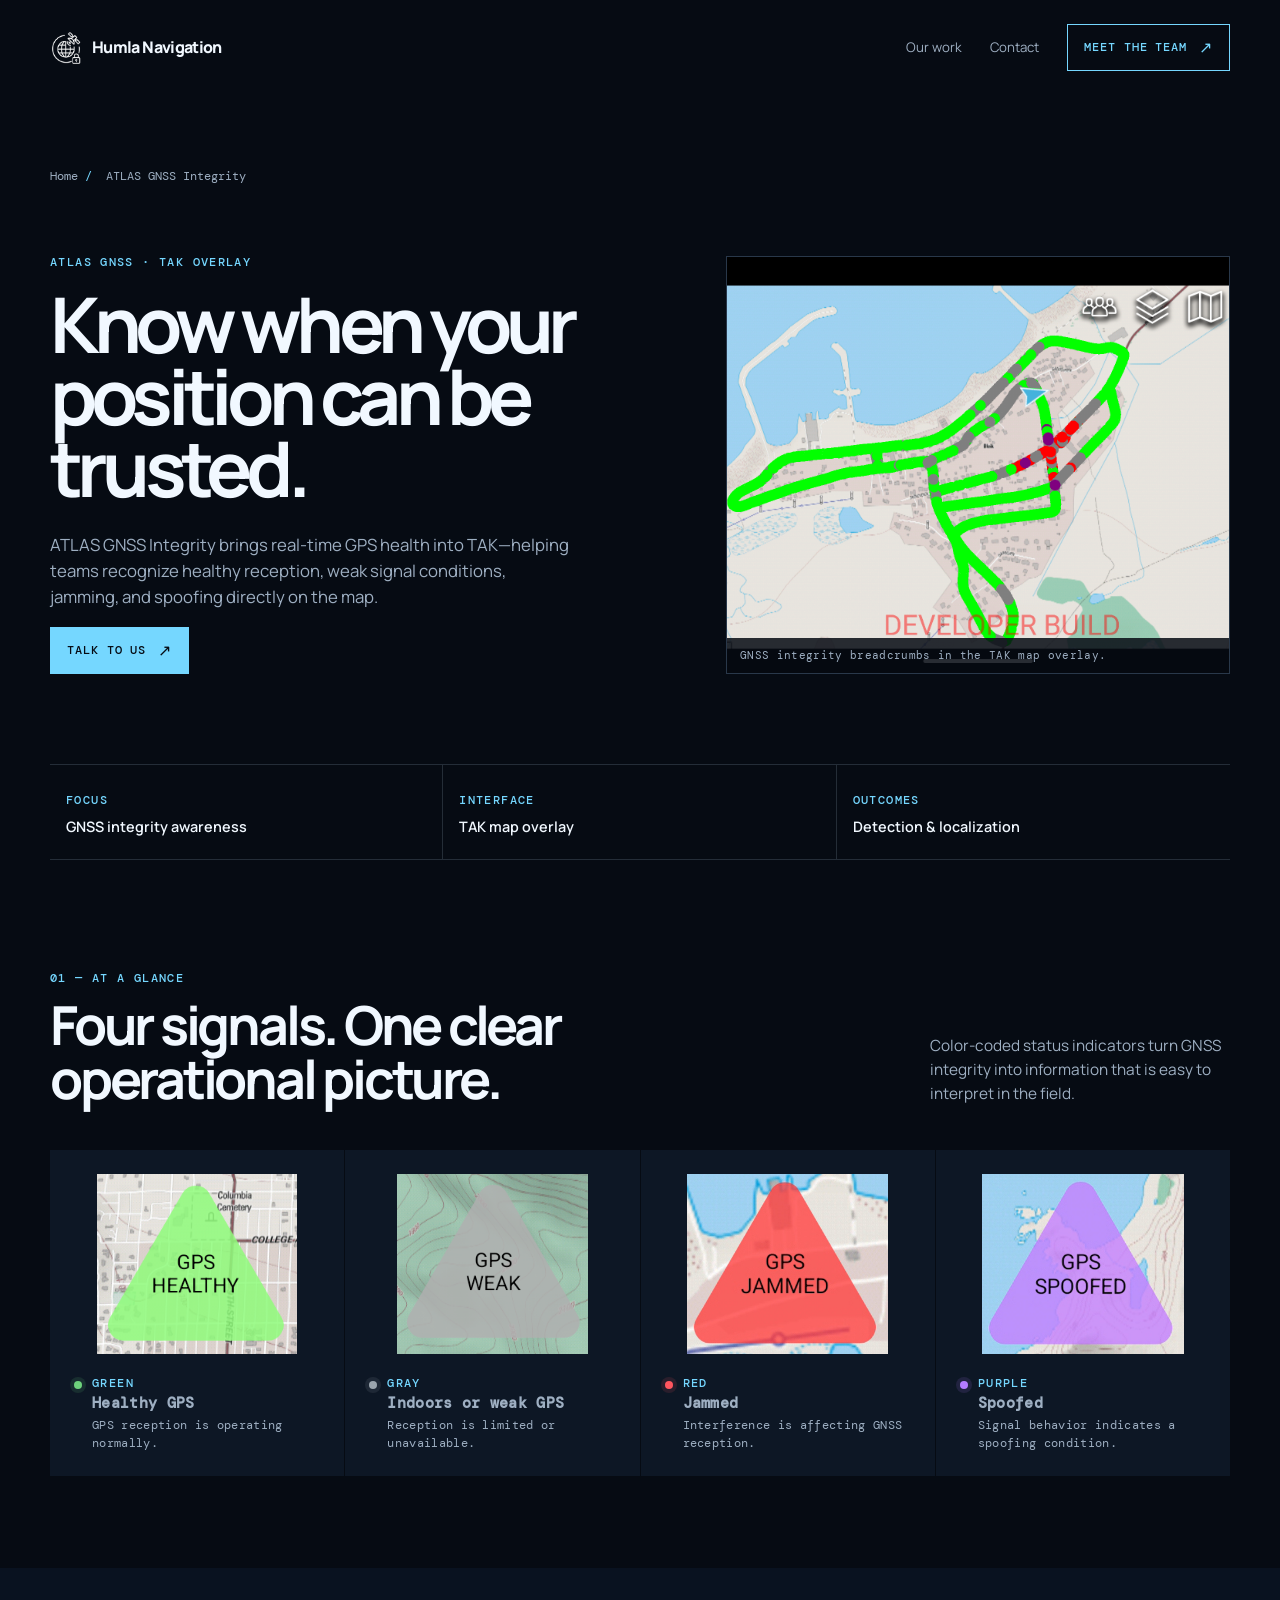
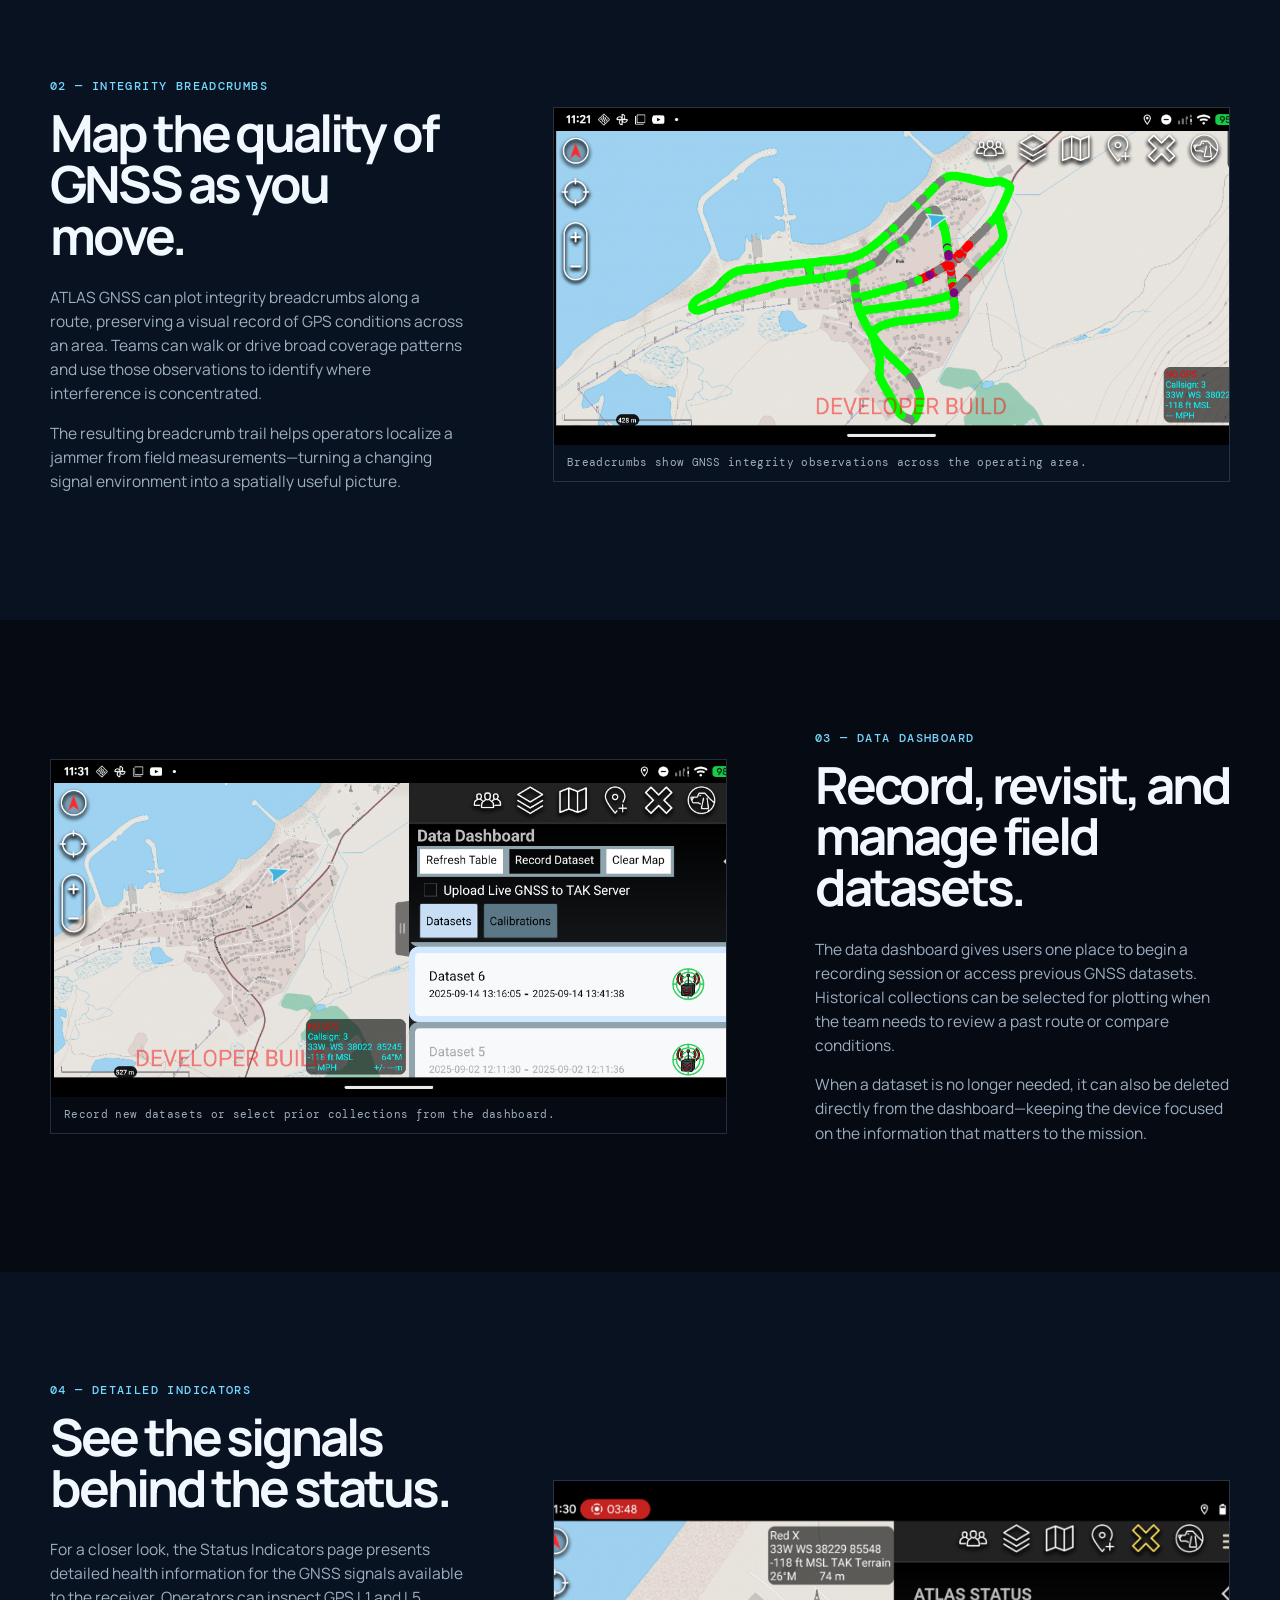
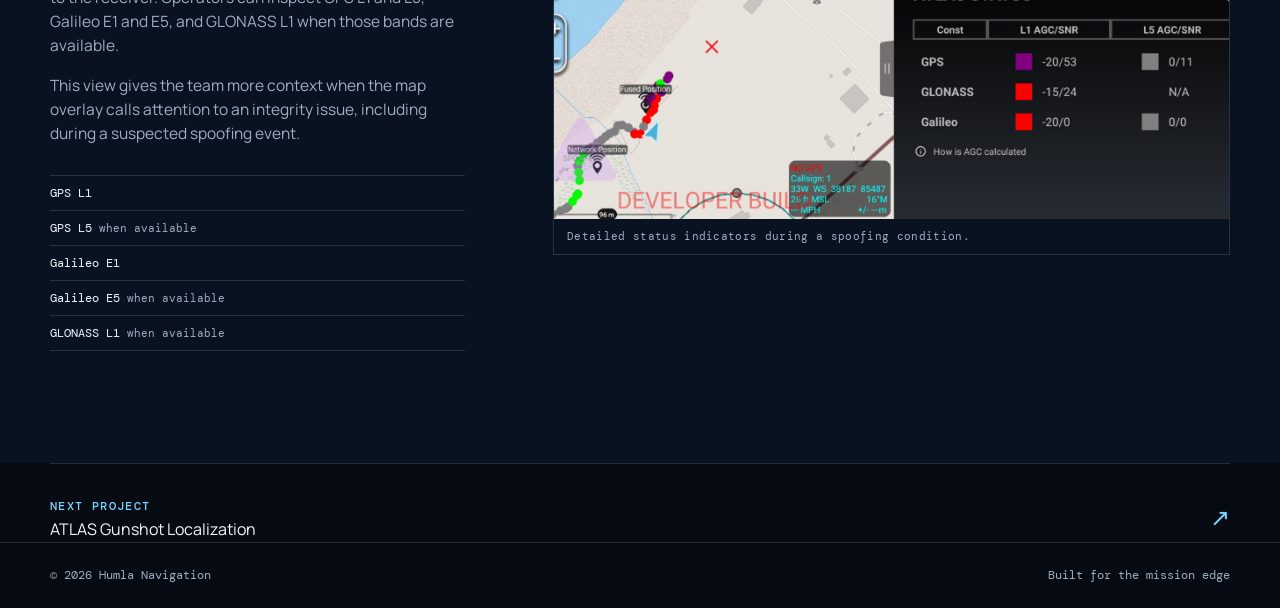
==== ATLAS_GNSS.html @ 6f224236 "New project pages and contact pages." ====
<!doctype html>
<html lang="en">
<head>
  <meta charset="utf-8">
  <meta name="viewport" content="width=device-width, initial-scale=1">
  <meta name="description" content="ATLAS GNSS Integrity for TAK — detect GNSS jamming and spoofing, visualize integrity, and localize interference.">
  <title>ATLAS GNSS Integrity | Humla Navigation</title>
  <link rel="stylesheet" href="style.css">
</head>
<body>
  <header class="site-header wrap">
    <nav class="nav" aria-label="Primary navigation">
      <a class="brand" href="index.html"><img class="brand-logo" src="images/new_atlas_icon.png" alt="" aria-hidden="true"><span>Humla Navigation</span></a>
      <div class="nav-links"><a href="index.html#work">Our work</a><a href="contacts.html">Contact</a><a class="button" href="contacts.html">Meet the team <span class="arrow">↗</span></a></div>
    </nav>
  </header>

  <main>
    <section class="project-hero wrap gnss-hero">
      <div class="breadcrumb"><a href="index.html">Home</a><span>/</span> ATLAS GNSS Integrity</div>
      <div class="project-hero-grid">
        <div>
          <div class="eyebrow">ATLAS GNSS · TAK overlay</div>
          <h1>Know when your position can be trusted.</h1>
          <p class="project-description">ATLAS GNSS Integrity brings real-time GPS health into TAK—helping teams recognize healthy reception, weak signal conditions, jamming, and spoofing directly on the map.</p>
          <a class="button button-dark" href="contacts.html">Talk to us <span class="arrow">↗</span></a>
        </div>
        <figure class="gnss-hero-visual"><img src="images/atlas_gnss/breadcrumbs_localizing_jammer.png" alt="GNSS integrity breadcrumbs displayed on a TAK map"><figcaption>GNSS integrity breadcrumbs in the TAK map overlay.</figcaption></figure>
      </div>
    </section>

    <section class="wrap project-facts">
      <div class="fact"><span class="meta">Focus</span><strong>GNSS integrity awareness</strong></div>
      <div class="fact"><span class="meta">Interface</span><strong>TAK map overlay</strong></div>
      <div class="fact"><span class="meta">Outcomes</span><strong>Detection & localization</strong></div>
    </section>

    <section class="section wrap gnss-overview">
      <div class="section-heading"><div><div class="eyebrow">01 — At a glance</div><h2>Four signals. One clear operational picture.</h2></div><p class="section-intro">Color-coded status indicators turn GNSS integrity into information that is easy to interpret in the field.</p></div>
      <div class="status-grid">
        <figure class="status-card healthy"><img src="images/atlas_gnss/GPS_Overlay_Healthy.png" alt="TAK overlay showing healthy GPS status in green"><figcaption><span class="status-key"></span><div><span class="meta">Green</span><strong>Healthy GPS</strong><p>GPS reception is operating normally.</p></div></figcaption></figure>
        <figure class="status-card weak"><img src="images/atlas_gnss/GPS_Overlay_Weak.png" alt="TAK overlay showing weak GPS status in gray"><figcaption><span class="status-key"></span><div><span class="meta">Gray</span><strong>Indoors or weak GPS</strong><p>Reception is limited or unavailable.</p></div></figcaption></figure>
        <figure class="status-card jammed"><img src="images/atlas_gnss/GPS_Overlay_Jammed.png" alt="TAK overlay showing jammed GPS status in red"><figcaption><span class="status-key"></span><div><span class="meta">Red</span><strong>Jammed</strong><p>Interference is affecting GNSS reception.</p></div></figcaption></figure>
        <figure class="status-card spoofed"><img src="images/atlas_gnss/GPS_Overlay_Spoofed.png" alt="TAK overlay showing spoofed GPS status in purple"><figcaption><span class="status-key"></span><div><span class="meta">Purple</span><strong>Spoofed</strong><p>Signal behavior indicates a spoofing condition.</p></div></figcaption></figure>
      </div>
    </section>

    <section class="section gnss-band">
      <div class="wrap feature-split">
        <div class="feature-copy"><div class="eyebrow">02 — Integrity breadcrumbs</div><h2>Map the quality of GNSS as you move.</h2><p>ATLAS GNSS can plot integrity breadcrumbs along a route, preserving a visual record of GPS conditions across an area. Teams can walk or drive broad coverage patterns and use those observations to identify where interference is concentrated.</p><p>The resulting breadcrumb trail helps operators localize a jammer from field measurements—turning a changing signal environment into a spatially useful picture.</p></div>
        <figure class="feature-image"><img src="images/atlas_gnss/breadcrumbs_localizing_jammer.png" alt="TAK map showing GNSS breadcrumbs used to localize a jammer"><figcaption>Breadcrumbs show GNSS integrity observations across the operating area.</figcaption></figure>
      </div>
    </section>

    <section class="section wrap feature-split dashboard-split">
      <figure class="feature-image"><img src="images/atlas_gnss/data_dashboard_page_where_can_record_or_choose_datasets.png" alt="ATLAS GNSS data dashboard for recording and managing datasets"><figcaption>Record new datasets or select prior collections from the dashboard.</figcaption></figure>
      <div class="feature-copy"><div class="eyebrow">03 — Data dashboard</div><h2>Record, revisit, and manage field datasets.</h2><p>The data dashboard gives users one place to begin a recording session or access previous GNSS datasets. Historical collections can be selected for plotting when the team needs to review a past route or compare conditions.</p><p>When a dataset is no longer needed, it can also be deleted directly from the dashboard—keeping the device focused on the information that matters to the mission.</p></div>
    </section>

    <section class="section gnss-band">
      <div class="wrap feature-split indicators-split">
        <div class="feature-copy"><div class="eyebrow">04 — Detailed indicators</div><h2>See the signals behind the status.</h2><p>For a closer look, the Status Indicators page presents detailed health information for the GNSS signals available to the receiver. Operators can inspect GPS L1 and L5, Galileo E1 and E5, and GLONASS L1 when those bands are available.</p><p>This view gives the team more context when the map overlay calls attention to an integrity issue, including during a suspected spoofing event.</p>
          <ul class="signal-list"><li>GPS L1</li><li>GPS L5 <span>when available</span></li><li>Galileo E1</li><li>Galileo E5 <span>when available</span></li><li>GLONASS L1 <span>when available</span></li></ul>
        </div>
        <figure class="feature-image"><img src="images/atlas_gnss/status_indicators_page_during_spoofing_attack.png" alt="Detailed GNSS status indicators during a spoofing attack"><figcaption>Detailed status indicators during a spoofing condition.</figcaption></figure>
      </div>
    </section>

    <section class="wrap"><a class="next-project" href="ATLAS_GUNSHOT.html"><span><span class="meta">Next project</span><br>ATLAS Gunshot Localization</span><span class="card-arrow">↗</span></a></section>
  </main>
  <footer class="site-footer"><div class="wrap footer-inner"><span>© 2026 Humla Navigation</span><span>Built for the mission edge</span></div></footer>
</body>
</html>
---- style.css ----
@import url('https://fonts.googleapis.com/css2?family=DM+Mono:wght@400;500&family=Manrope:wght@400;500;600;700;800&display=swap');

:root {
  --ink: #f1f8ff;
  --muted: #9eafc2;
  --ground: #060b13;
  --panel: #0d1725;
  --line: rgba(190, 223, 246, .16);
  --acid: #75d7ff;
  --aqua: #b3ecff;
  --max: 1180px;
}

* { box-sizing: border-box; }
html { scroll-behavior: smooth; }
body {
  margin: 0;
  color: var(--ink);
  background: var(--ground);
  font-family: Manrope, Arial, sans-serif;
  line-height: 1.55;
}
a { color: inherit; text-decoration: none; }
.wrap { width: min(calc(100% - 48px), var(--max)); margin: 0 auto; }
.eyebrow, .meta, .project-number, .nav-label {
  color: var(--acid); font: 500 .72rem/1.2 "DM Mono", monospace;
  letter-spacing: .12em; text-transform: uppercase;
}

.site-header { padding: 24px 0; position: relative; z-index: 5; }
.nav { align-items: center; display: flex; justify-content: space-between; }
.brand { display: flex; align-items: center; gap: 10px; font-weight: 800; letter-spacing: -.04em; }
.brand-logo { height: 32px; object-fit: contain; width: 32px; }
.nav-links { align-items: center; color: var(--muted); display: flex; font-size: .83rem; gap: 28px; }
.nav-links a:hover { color: var(--acid); }
.button {
  align-items: center; border: 1px solid var(--acid); color: var(--acid); display: inline-flex;
  font: 500 .72rem "DM Mono", monospace; gap: 12px; letter-spacing: .08em; padding: 12px 16px;
  text-transform: uppercase; transition: background .2s, color .2s;
}
.button:hover { background: var(--acid); color: var(--ground); }
.button-dark { background: var(--acid); color: var(--ground); }
.button-dark:hover { background: transparent; color: var(--acid); }
.arrow { font-size: 1rem; }

.hero { min-height: 690px; overflow: hidden; padding: 105px 0 80px; position: relative; }
.hero::before { background-image: linear-gradient(var(--line) 1px, transparent 1px), linear-gradient(90deg, var(--line) 1px, transparent 1px); background-size: 64px 64px; content: ""; inset: 0 0 0 42%; opacity: .35; position: absolute; }
.hero::after { background: radial-gradient(circle, rgba(117,215,255,.24) 0, rgba(117,215,255,0) 63%); content: ""; height: 620px; position: absolute; right: -190px; top: -105px; width: 620px; }
.hero-content { max-width: 810px; position: relative; z-index: 1; }
.hero h1 { font-size: clamp(3rem, 7.2vw, 6.65rem); letter-spacing: -.075em; line-height: .95; margin: 20px 0 28px; }
.hero h1 em { color: var(--acid); font-style: normal; }
.hero-copy { color: var(--muted); font-size: 1.1rem; max-width: 570px; }
.hero-actions { display: flex; flex-wrap: wrap; gap: 14px; margin-top: 35px; }
.signal-card { border: 1px solid var(--line); bottom: 72px; display: flex; gap: 16px; padding: 15px 17px; position: absolute; right: max(24px, calc((100% - var(--max)) / 2)); width: 230px; z-index: 1; }
.signal-dot { background: var(--acid); border-radius: 50%; box-shadow: 0 0 0 5px rgba(117,215,255,.13); height: 8px; margin-top: 7px; width: 8px; }
.signal-card p { color: var(--muted); font-size: .72rem; margin: 3px 0 0; }

.section { padding: 112px 0; }
.section-heading { align-items: end; display: flex; gap: 30px; justify-content: space-between; margin-bottom: 44px; }
.section h2 { font-size: clamp(2rem, 4.2vw, 3.65rem); letter-spacing: -.06em; line-height: 1; margin: 12px 0 0; max-width: 620px; }
.section-intro { color: var(--muted); font-size: .96rem; margin: 0; max-width: 300px; }
.projects { border-top: 1px solid var(--line); }
.project-card { align-items: stretch; border-bottom: 1px solid var(--line); display: grid; gap: 32px; grid-template-columns: 80px 1.05fr .95fr 36px; padding: 30px 0; transition: padding .25s; }
.project-card:hover { padding-left: 14px; padding-right: 14px; }
.project-card h3 { font-size: 1.45rem; letter-spacing: -.045em; line-height: 1.15; margin: 4px 0 8px; }
.project-card p { color: var(--muted); font-size: .88rem; margin: 0; }
.project-visual { min-height: 118px; overflow: hidden; position: relative; }
.project-visual img { display: block; height: 100%; inset: 0; object-fit: cover; position: absolute; width: 100%; z-index: 1; }
.project-visual::before, .project-visual::after { content: ""; position: absolute; }
.visual-one { background: linear-gradient(135deg, #142b46, #060b13 65%); }
.visual-one::before { border: 1px solid var(--aqua); border-radius: 50%; height: 150px; right: 22%; top: -36px; width: 150px; }
.visual-one::after { background: var(--acid); height: 1px; left: 0; top: 52%; width: 100%; }
.visual-two { background: #101f34; }
.visual-two::before { background: repeating-linear-gradient(90deg, transparent 0 20px, rgba(117,215,255,.52) 21px 22px); inset: 25px 16px; transform: skewY(-12deg); }
.visual-two::after { border: 1px solid var(--acid); inset: 34px 36% 34px 16%; }
.visual-three { background: linear-gradient(135deg, #091624, #153452); }
.visual-three::before { background: radial-gradient(circle, transparent 0 16%, rgba(101,227,207,.8) 17% 18%, transparent 19% 28%, rgba(184,242,44,.8) 29% 30%, transparent 31%); height: 250px; left: -20px; top: -68px; width: 250px; }
.visual-three::after { background: var(--acid); bottom: 18px; height: 7px; right: 18px; width: 7px; }
.card-arrow { align-self: center; color: var(--acid); font-size: 1.5rem; }

.statement { background: var(--acid); color: #060b13; padding: 98px 0; }
.statement blockquote { font-size: clamp(2rem, 4.7vw, 4.2rem); font-weight: 700; letter-spacing: -.065em; line-height: 1.04; margin: 16px 0 0; max-width: 1000px; }
.statement .eyebrow { color: #17506a; }
.contact { align-items: end; display: flex; justify-content: space-between; padding: 100px 0; }
.contact h2 { font-size: clamp(2.4rem, 5vw, 4.6rem); letter-spacing: -.07em; line-height: 1; margin: 14px 0 0; }
.site-footer { border-top: 1px solid var(--line); color: var(--muted); font: .72rem "DM Mono", monospace; padding: 25px 0; }
.footer-inner { display: flex; justify-content: space-between; }

/* Project detail pages */
.project-hero { padding: 74px 0 90px; }
.breadcrumb { color: var(--muted); font: .72rem "DM Mono", monospace; }
.breadcrumb span { color: var(--acid); margin: 0 7px; }
.project-hero-grid { display: grid; gap: 60px; grid-template-columns: 1.1fr .9fr; margin-top: 72px; }
.project-hero h1 { font-size: clamp(3rem, 6vw, 5.6rem); letter-spacing: -.075em; line-height: .94; margin: 18px 0 28px; }
.project-description { color: var(--muted); font-size: 1.05rem; max-width: 520px; }
.detail-visual { min-height: 355px; }
.detail-visual::before { transform: scale(1.9); }
.project-facts { border-bottom: 1px solid var(--line); border-top: 1px solid var(--line); display: grid; grid-template-columns: repeat(3, 1fr); }
.fact { border-right: 1px solid var(--line); padding: 21px 16px; }
.fact:last-child { border: 0; }
.fact strong { display: block; font-size: .9rem; font-weight: 600; margin-top: 5px; }
.detail-content { display: grid; gap: 80px; grid-template-columns: .72fr 1.28fr; }
.detail-content h2 { font-size: 1.2rem; letter-spacing: -.03em; margin: 4px 0; }
.detail-content p { color: var(--muted); margin-top: 0; max-width: 650px; }
.capabilities { display: grid; gap: 1px; grid-template-columns: repeat(2, 1fr); margin-top: 32px; }
.capability { background: var(--panel); min-height: 150px; padding: 22px; }
.capability .meta { color: var(--aqua); }
.capability h3 { font-size: 1rem; margin: 15px 0 0; }
.next-project { border-top: 1px solid var(--line); display: flex; justify-content: space-between; padding: 28px 0 0; }
.next-project:hover { color: var(--acid); }

/* ATLAS GNSS Integrity */
.gnss-hero-visual, .feature-image, .status-card { margin: 0; }
.gnss-hero-visual { background: #0c1828; border: 1px solid var(--line); min-height: 355px; overflow: hidden; position: relative; }
.gnss-hero-visual img, .feature-image img { display: block; height: 100%; object-fit: cover; width: 100%; }
figcaption { color: var(--muted); font: .68rem/1.4 "DM Mono", monospace; letter-spacing: .03em; padding: 10px 13px; }
.gnss-hero-visual figcaption { background: rgba(6, 11, 19, .85); bottom: 0; left: 0; position: absolute; right: 0; }
.gnss-overview { padding-bottom: 92px; }
.status-grid { display: grid; gap: 1px; grid-template-columns: repeat(4, 1fr); }
.status-card { background: var(--panel); min-width: 0; padding: 24px; }
.status-card > img { display: block; height: 180px; margin: 0 auto 22px; object-fit: contain; width: 100%; }
.status-card figcaption { align-items: flex-start; display: flex; gap: 10px; padding: 0; }
.status-card strong { display: block; font-size: .95rem; margin: 2px 0; }
.status-card p { color: var(--muted); font-size: .78rem; line-height: 1.45; margin: 0; }
.status-key { background: #6dd27c; border-radius: 50%; box-shadow: 0 0 0 4px rgba(109, 210, 124, .12); flex: 0 0 auto; height: 8px; margin-top: 5px; width: 8px; }
.weak .status-key { background: #9aa4ad; box-shadow: 0 0 0 4px rgba(154, 164, 173, .12); }
.jammed .status-key { background: #ff565f; box-shadow: 0 0 0 4px rgba(255, 86, 95, .12); }
.spoofed .status-key { background: #b37cff; box-shadow: 0 0 0 4px rgba(179, 124, 255, .12); }
.gnss-band { background: #091220; }
.feature-split { align-items: center; display: grid; gap: clamp(32px, 7vw, 88px); grid-template-columns: .76fr 1.24fr; }
.feature-copy h2 { font-size: clamp(2rem, 4vw, 3.5rem); letter-spacing: -.06em; line-height: 1; margin: 13px 0 24px; }
.feature-copy p { color: var(--muted); font-size: .97rem; max-width: 490px; }
.feature-image { border: 1px solid var(--line); overflow: hidden; }
.feature-image img { aspect-ratio: 2 / 1; object-position: center; }
.dashboard-split { grid-template-columns: 1.24fr .76fr; }
.indicators-split { grid-template-columns: .76fr 1.24fr; }
.signal-list { border-top: 1px solid var(--line); color: var(--ink); font: .78rem "DM Mono", monospace; list-style: none; margin: 30px 0 0; padding: 0; }
.signal-list li { border-bottom: 1px solid var(--line); padding: 9px 0; }
.signal-list span { color: var(--muted); font-size: .66rem; }

/* ATLAS Gunshot Localization */
.gunshot-hero-visual { background: #0c1828; border: 1px solid var(--line); margin: 0; min-height: 355px; overflow: hidden; position: relative; }
.gunshot-hero-visual img { display: block; height: 100%; object-fit: cover; width: 100%; }
.gunshot-hero-visual figcaption { background: rgba(6, 11, 19, .85); bottom: 0; left: 0; position: absolute; right: 0; }
.gunshot-workflow { align-items: center; grid-template-columns: .76fr 1.24fr; }
.workflow-list { border-top: 1px solid var(--line); font: .74rem "DM Mono", monospace; list-style: none; margin: 30px 0 0; padding: 0; }
.workflow-list li { align-items: center; border-bottom: 1px solid var(--line); display: flex; gap: 14px; padding: 11px 0; }
.workflow-list span { color: var(--acid); }
.gunshot-band { background: #091220; }
.conops-grid, .dense-grid, .model-grid { display: grid; gap: 18px; }
.event-capture { background: var(--panel); border: 1px solid var(--line); margin: 0 0 18px; overflow: hidden; }
.event-capture img { aspect-ratio: 2.22 / 1; display: block; object-fit: cover; width: 100%; }
.conops-grid { grid-template-columns: repeat(2, 1fr); margin: 0 auto; max-width: 900px; }
.portrait-capture, .map-capture, .audio-capture { background: var(--panel); border: 1px solid var(--line); margin: 0; overflow: hidden; }
.portrait-capture img, .map-capture img, .audio-capture img { display: block; height: 100%; object-fit: cover; width: 100%; }
.conops-grid .portrait-capture img { aspect-ratio: 1 / 1.28; object-position: top center; }
.dense-grid { grid-template-columns: .75fr 1.25fr; }
.dense-grid .portrait-capture img { aspect-ratio: .82 / 1; object-position: top center; }
.map-capture img { aspect-ratio: 1.13 / 1; object-position: center; }
.model-copy { background: var(--panel); border-left: 2px solid var(--acid); color: var(--muted); font-size: 1rem; margin: 0 0 34px auto; max-width: 790px; padding: 22px 25px; }
.model-copy p { margin: 0; }
.model-copy strong { color: var(--ink); font-weight: 700; }
.model-grid { grid-template-columns: repeat(2, 1fr); }
.audio-capture img { aspect-ratio: 1.665 / 1; object-fit: contain; }

/* ATLAS SIGINT */
.sigint-hero-visual { align-items: center; background: #0c1828; border: 1px solid var(--line); display: flex; justify-content: center; margin: 0; min-height: 355px; overflow: hidden; position: relative; }
.sigint-hero-visual img { height: 100%; object-fit: contain; width: 100%; }
.sigint-hero-visual figcaption { background: rgba(6, 11, 19, .85); bottom: 0; left: 0; position: absolute; right: 0; }
.sigint-method { align-items: center; grid-template-columns: .76fr 1.24fr; }
.sigint-diagram { background-color: #0b1726; background-image: linear-gradient(rgba(117, 215, 255, .1) 1px, transparent 1px), linear-gradient(90deg, rgba(117, 215, 255, .1) 1px, transparent 1px); background-size: 36px 36px; border: 1px solid var(--line); min-height: 350px; overflow: hidden; position: relative; }
.sigint-node, .sigint-source { font: .65rem "DM Mono", monospace; letter-spacing: .05em; position: absolute; text-transform: uppercase; z-index: 2; }
.sigint-node::before, .sigint-source::before { border-radius: 50%; content: ""; height: 9px; left: -14px; position: absolute; top: 3px; width: 9px; }
.sigint-node { color: var(--aqua); }
.sigint-node::before { background: var(--aqua); }
.node-a { left: 18%; top: 20%; }.node-b { left: 17%; top: 72%; }.node-c { right: 13%; top: 56%; }
.sigint-source { color: var(--acid); left: 54%; top: 25%; }
.sigint-source::before { background: var(--acid); box-shadow: 0 0 0 8px rgba(117, 215, 255, .12); }
.sigint-arc { border: 1px solid rgba(117, 215, 255, .8); border-radius: 50%; left: 9%; position: absolute; top: -15%; transform: rotate(-18deg); }
.arc-one { height: 480px; width: 620px; }.arc-two { height: 370px; left: 20%; top: 5%; width: 520px; }
.sigint-line { background: linear-gradient(90deg, rgba(117, 215, 255, 0), var(--acid)); height: 1px; position: absolute; transform-origin: left; }
.line-a { left: 20%; top: 22%; transform: rotate(3deg); width: 37%; }.line-b { left: 20%; top: 72%; transform: rotate(-37deg); width: 43%; }.line-c { left: 58%; top: 28%; transform: rotate(53deg); width: 32%; }
.sigint-band { background: #091220; }
.sigint-results { align-items: center; grid-template-columns: .76fr 1.24fr; }
.sigint-result-image img { aspect-ratio: 1.77 / 1; object-fit: contain; }
.result-note { border-left: 2px solid var(--acid); color: var(--muted); display: grid; font-size: .76rem; gap: 5px; margin-top: 28px; padding: 12px 15px; }
.result-note strong { color: var(--ink); font-size: .86rem; }
.roadmap-grid { display: grid; gap: 1px; grid-template-columns: repeat(3, 1fr); }
.roadmap-card { background: var(--panel); min-height: 200px; padding: 25px; }
.roadmap-card.active { background: #12314c; box-shadow: inset 0 2px 0 var(--acid); }
.roadmap-card h3 { font-size: 1.1rem; letter-spacing: -.03em; margin: 15px 0 10px; }
.roadmap-card p { color: var(--muted); font-size: .84rem; margin: 0; }

/* Contact page */
.contacts-hero { padding: 92px 0 60px; }
.contacts-hero h1 { font-size: clamp(3rem, 6.4vw, 6.15rem); letter-spacing: -.075em; line-height: .94; margin: 17px 0 25px; max-width: 800px; }
.contacts-hero p { color: var(--muted); font-size: 1.05rem; margin: 0; max-width: 510px; }
.team-grid { display: grid; gap: 24px; grid-template-columns: repeat(2, 1fr); margin: 0 auto; max-width: 900px; padding-bottom: 100px; }
.team-card { background: var(--panel); border: 1px solid var(--line); box-shadow: 0 18px 42px rgba(0, 0, 0, .2); min-width: 0; padding: 28px 28px 0; }
.team-card > img { border: 1px solid var(--line); display: block; height: 270px; margin: 12px auto 0; object-fit: cover; object-position: center 20%; width: min(100%, 220px); }
.team-details { padding: 25px 0 27px; }
.team-details h2 { font-size: 1.65rem; letter-spacing: -.05em; margin: 8px 0 5px; }
.contact-expertise { color: var(--aqua); font-size: .88rem; margin: 0 0 28px; }
.team-details dl { border-top: 1px solid var(--line); margin: 0; }
.team-details dl div { align-items: baseline; border-bottom: 1px solid var(--line); display: flex; gap: 20px; justify-content: space-between; padding: 10px 0; }
.team-details dt { color: var(--muted); font: .68rem "DM Mono", monospace; letter-spacing: .08em; text-transform: uppercase; }
.team-details dd { font: .78rem "DM Mono", monospace; margin: 0; }

@media (max-width: 720px) {
  .wrap { width: min(calc(100% - 32px), var(--max)); }
  .nav-links a:not(.button) { display: none; }
  .hero { min-height: 620px; padding-top: 76px; }
  .signal-card { bottom: 42px; right: 16px; }
  .section { padding: 76px 0; }
  .section-heading, .contact { align-items: start; flex-direction: column; }
  .project-card { gap: 16px; grid-template-columns: 53px 1fr 28px; }
  .project-visual { grid-column: 2 / 4; grid-row: 2; }
  .project-card p { grid-column: 2 / 4; }
  .card-arrow { grid-column: 3; grid-row: 1; }
  .project-hero-grid, .detail-content { gap: 40px; grid-template-columns: 1fr; }
  .project-hero-grid { margin-top: 48px; }
  .detail-visual { min-height: 250px; }
  .project-facts { grid-template-columns: 1fr; }
  .fact { border-bottom: 1px solid var(--line); border-right: 0; }
  .capabilities { grid-template-columns: 1fr; }
  .status-grid { grid-template-columns: repeat(2, 1fr); }
  .status-card { padding: 18px; }
  .status-card > img { height: 135px; }
  .feature-split, .dashboard-split, .indicators-split { grid-template-columns: 1fr; }
  .dashboard-split .feature-image { grid-row: 2; }
  .gnss-hero-visual { min-height: 250px; }
  .gunshot-workflow, .dense-grid { grid-template-columns: 1fr; }
  .conops-grid, .model-grid, .model-copy { grid-template-columns: 1fr; }
  .model-copy { gap: 14px; margin-left: 0; }
  .gunshot-hero-visual { min-height: 250px; }
  .sigint-method, .sigint-results { grid-template-columns: 1fr; }
  .sigint-hero-visual { min-height: 250px; }
  .roadmap-grid { grid-template-columns: 1fr; }
  .contacts-hero { padding: 60px 0 40px; }
  .team-grid { grid-template-columns: 1fr; padding-bottom: 70px; }
  .team-card { padding: 22px 22px 0; }
  .team-card > img { height: 250px; margin-top: 8px; width: min(100%, 205px); }
}
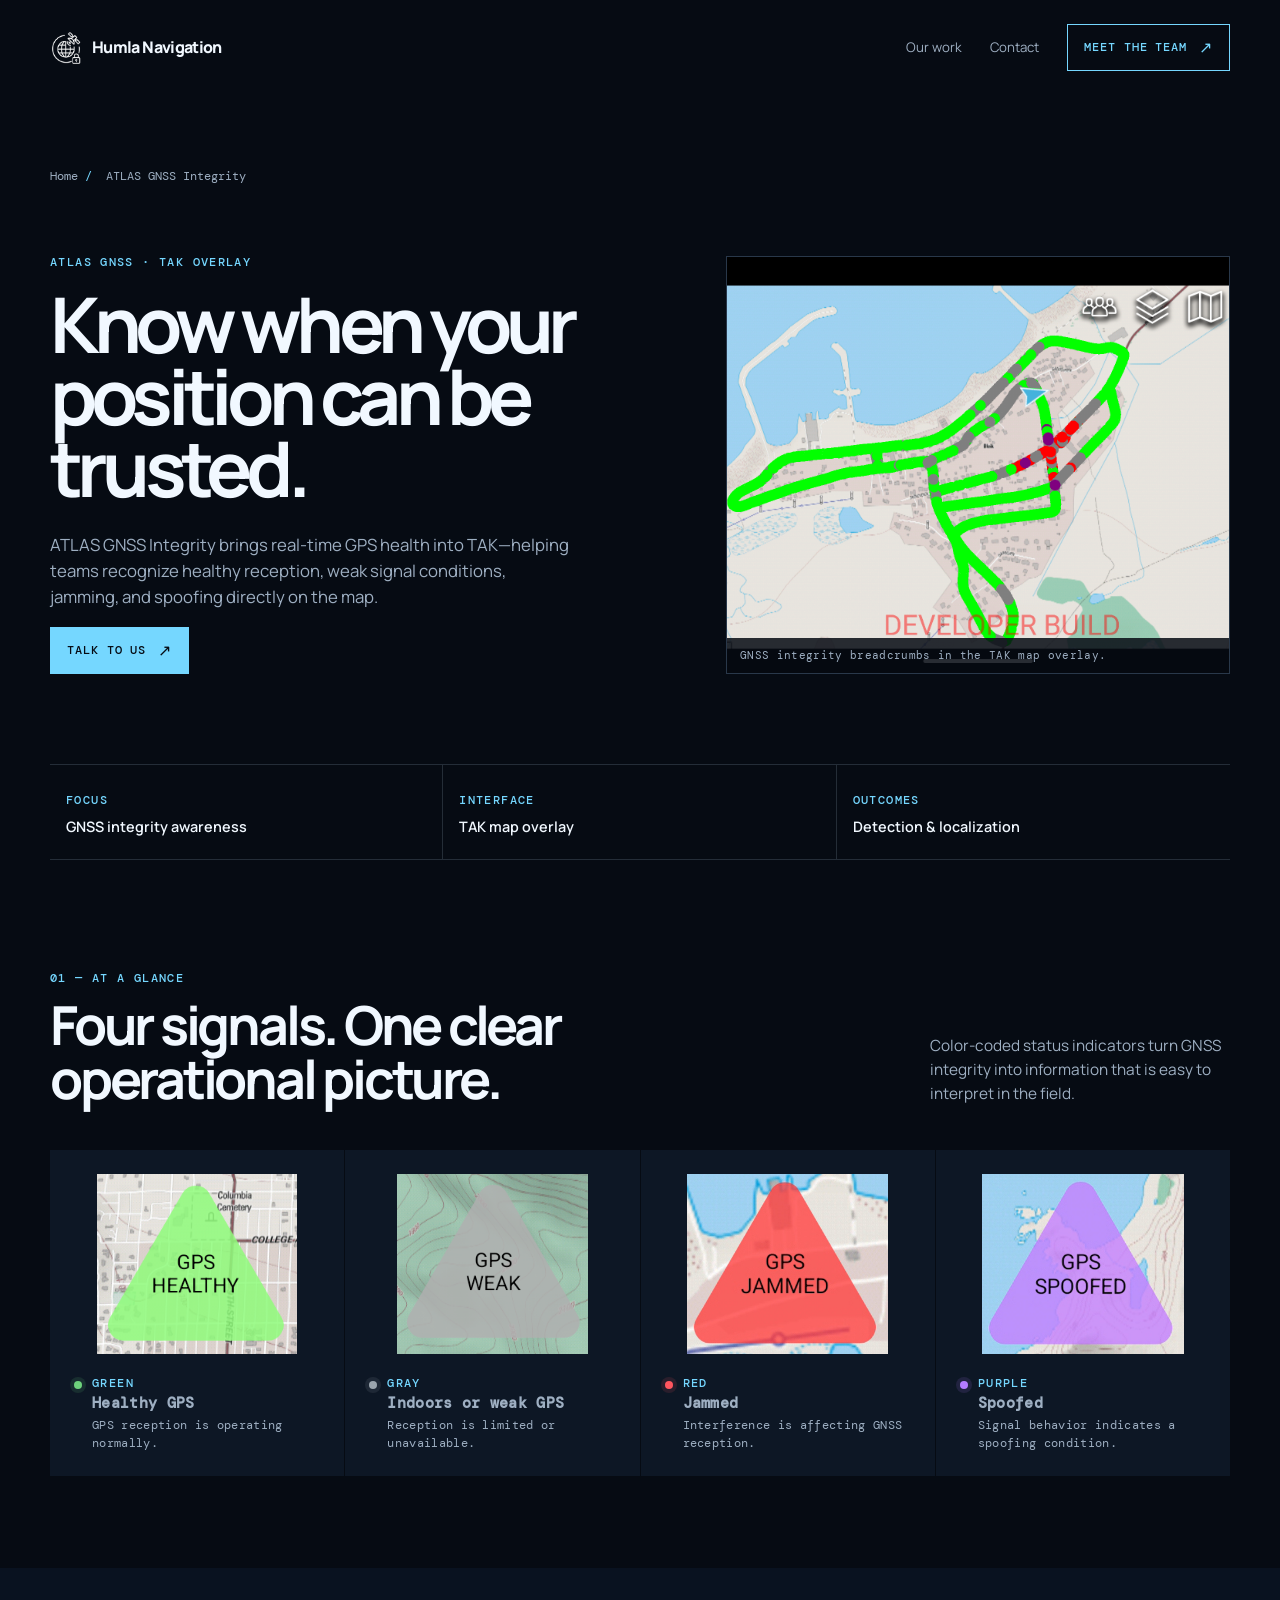
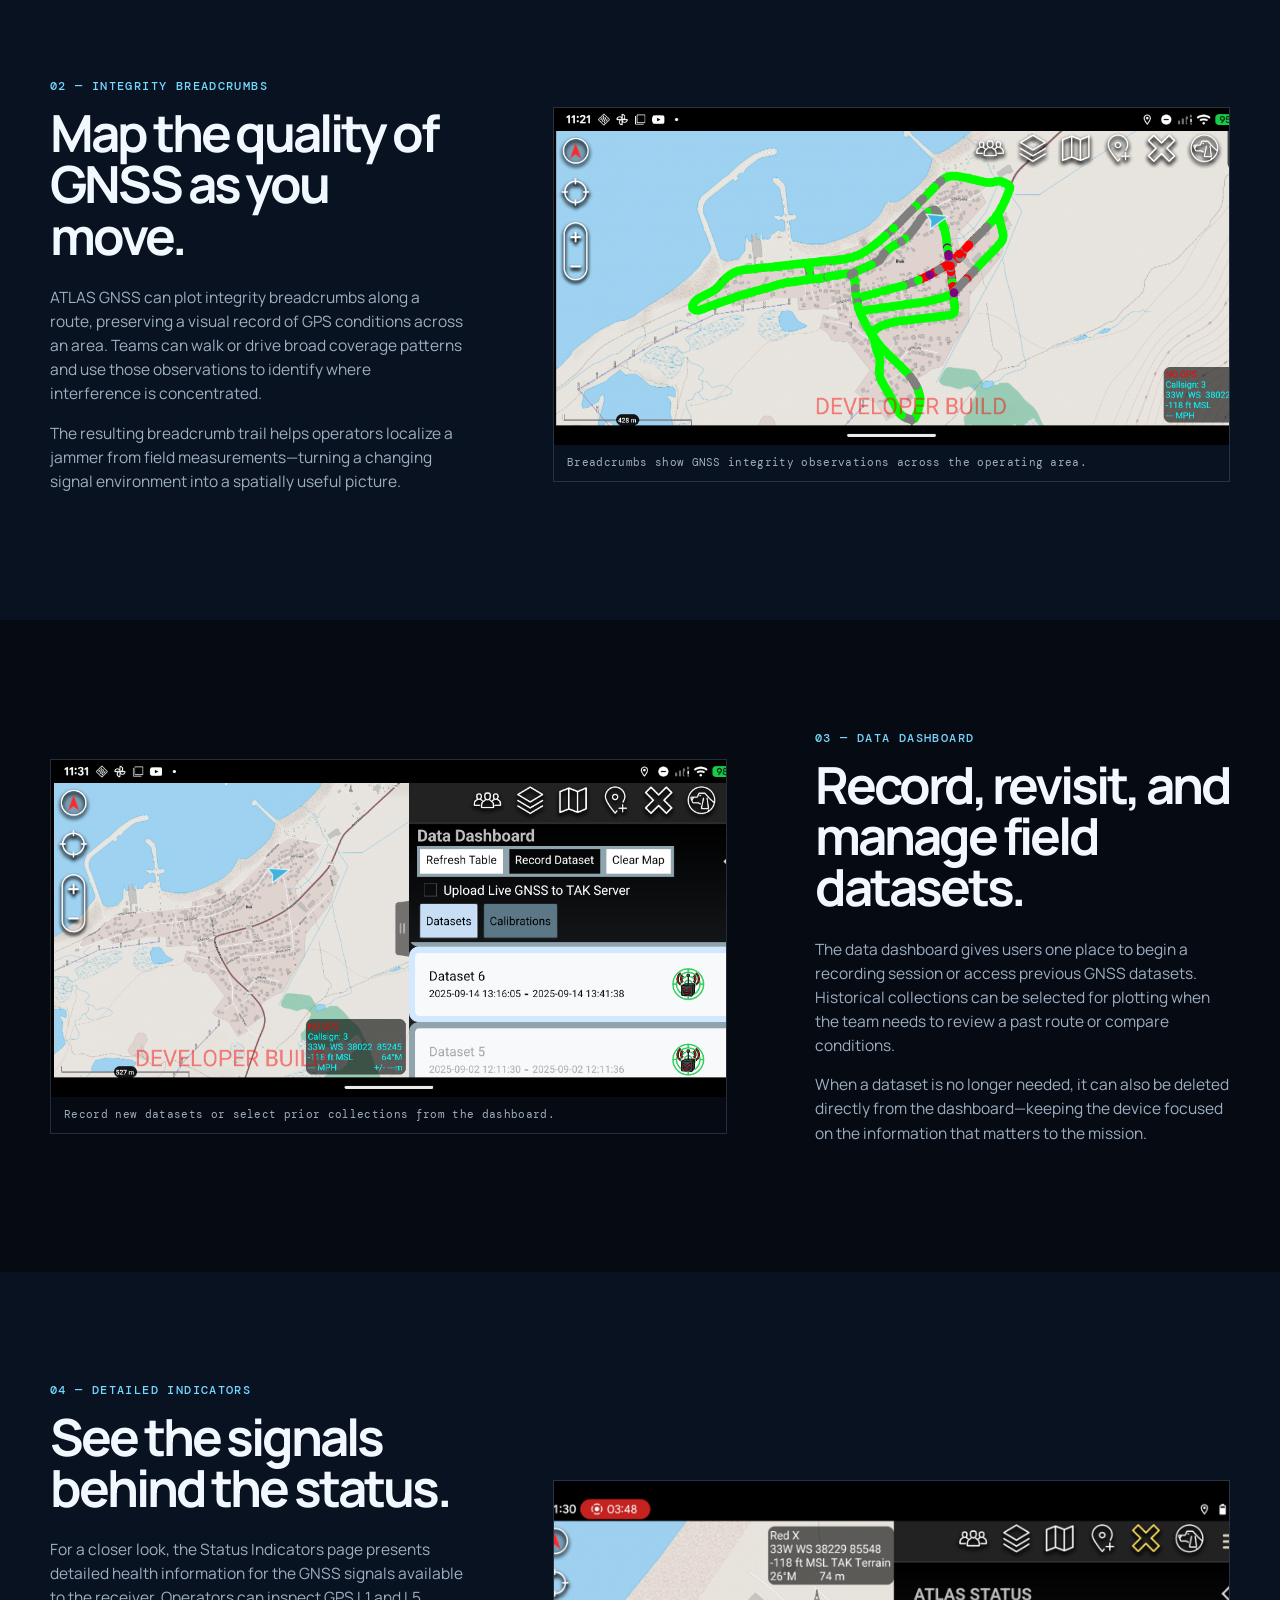
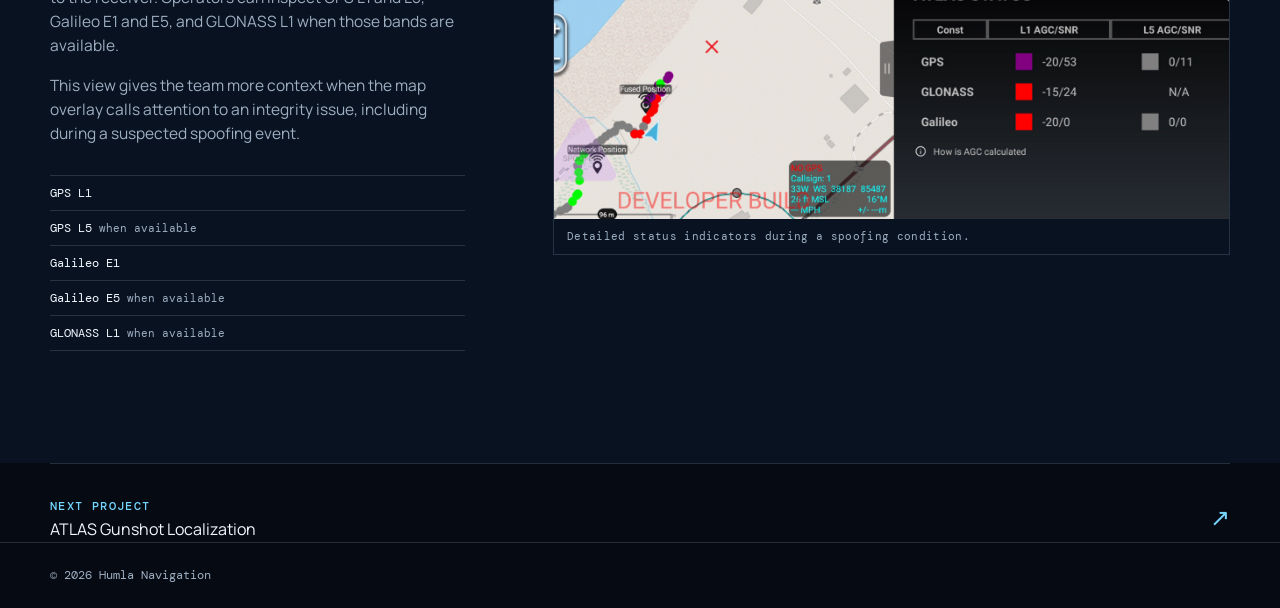
==== commit 6b77efa2: "Finished contact page and some touch-ups" ====
--- a/ATLAS_GNSS.html
+++ b/ATLAS_GNSS.html
@@ -68,6 +68,6 @@
 
     <section class="wrap"><a class="next-project" href="ATLAS_GUNSHOT.html"><span><span class="meta">Next project</span><br>ATLAS Gunshot Localization</span><span class="card-arrow">↗</span></a></section>
   </main>
-  <footer class="site-footer"><div class="wrap footer-inner"><span>© 2026 Humla Navigation</span><span>Built for the mission edge</span></div></footer>
+  <footer class="site-footer"><div class="wrap footer-inner"><span>© 2026 Humla Navigation</span></div></footer>
 </body>
 </html>
--- a/style.css
+++ b/style.css
@@ -195,7 +195,7 @@
 .contacts-hero { padding: 92px 0 60px; }
 .contacts-hero h1 { font-size: clamp(3rem, 6.4vw, 6.15rem); letter-spacing: -.075em; line-height: .94; margin: 17px 0 25px; max-width: 800px; }
 .contacts-hero p { color: var(--muted); font-size: 1.05rem; margin: 0; max-width: 510px; }
-.team-grid { display: grid; gap: 24px; grid-template-columns: repeat(2, 1fr); margin: 0 auto; max-width: 900px; padding-bottom: 100px; }
+.team-grid { display: grid; gap: 24px; grid-template-columns: repeat(3, 1fr); margin: 0 auto; max-width: 1100px; padding-bottom: 100px; }
 .team-card { background: var(--panel); border: 1px solid var(--line); box-shadow: 0 18px 42px rgba(0, 0, 0, .2); min-width: 0; padding: 28px 28px 0; }
 .team-card > img { border: 1px solid var(--line); display: block; height: 270px; margin: 12px auto 0; object-fit: cover; object-position: center 20%; width: min(100%, 220px); }
 .team-details { padding: 25px 0 27px; }
@@ -205,6 +205,10 @@
 .team-details dl div { align-items: baseline; border-bottom: 1px solid var(--line); display: flex; gap: 20px; justify-content: space-between; padding: 10px 0; }
 .team-details dt { color: var(--muted); font: .68rem "DM Mono", monospace; letter-spacing: .08em; text-transform: uppercase; }
 .team-details dd { font: .78rem "DM Mono", monospace; margin: 0; }
+
+@media (min-width: 721px) and (max-width: 960px) {
+  .team-grid { grid-template-columns: repeat(2, 1fr); }
+}
 
 @media (max-width: 720px) {
   .wrap { width: min(calc(100% - 32px), var(--max)); }
